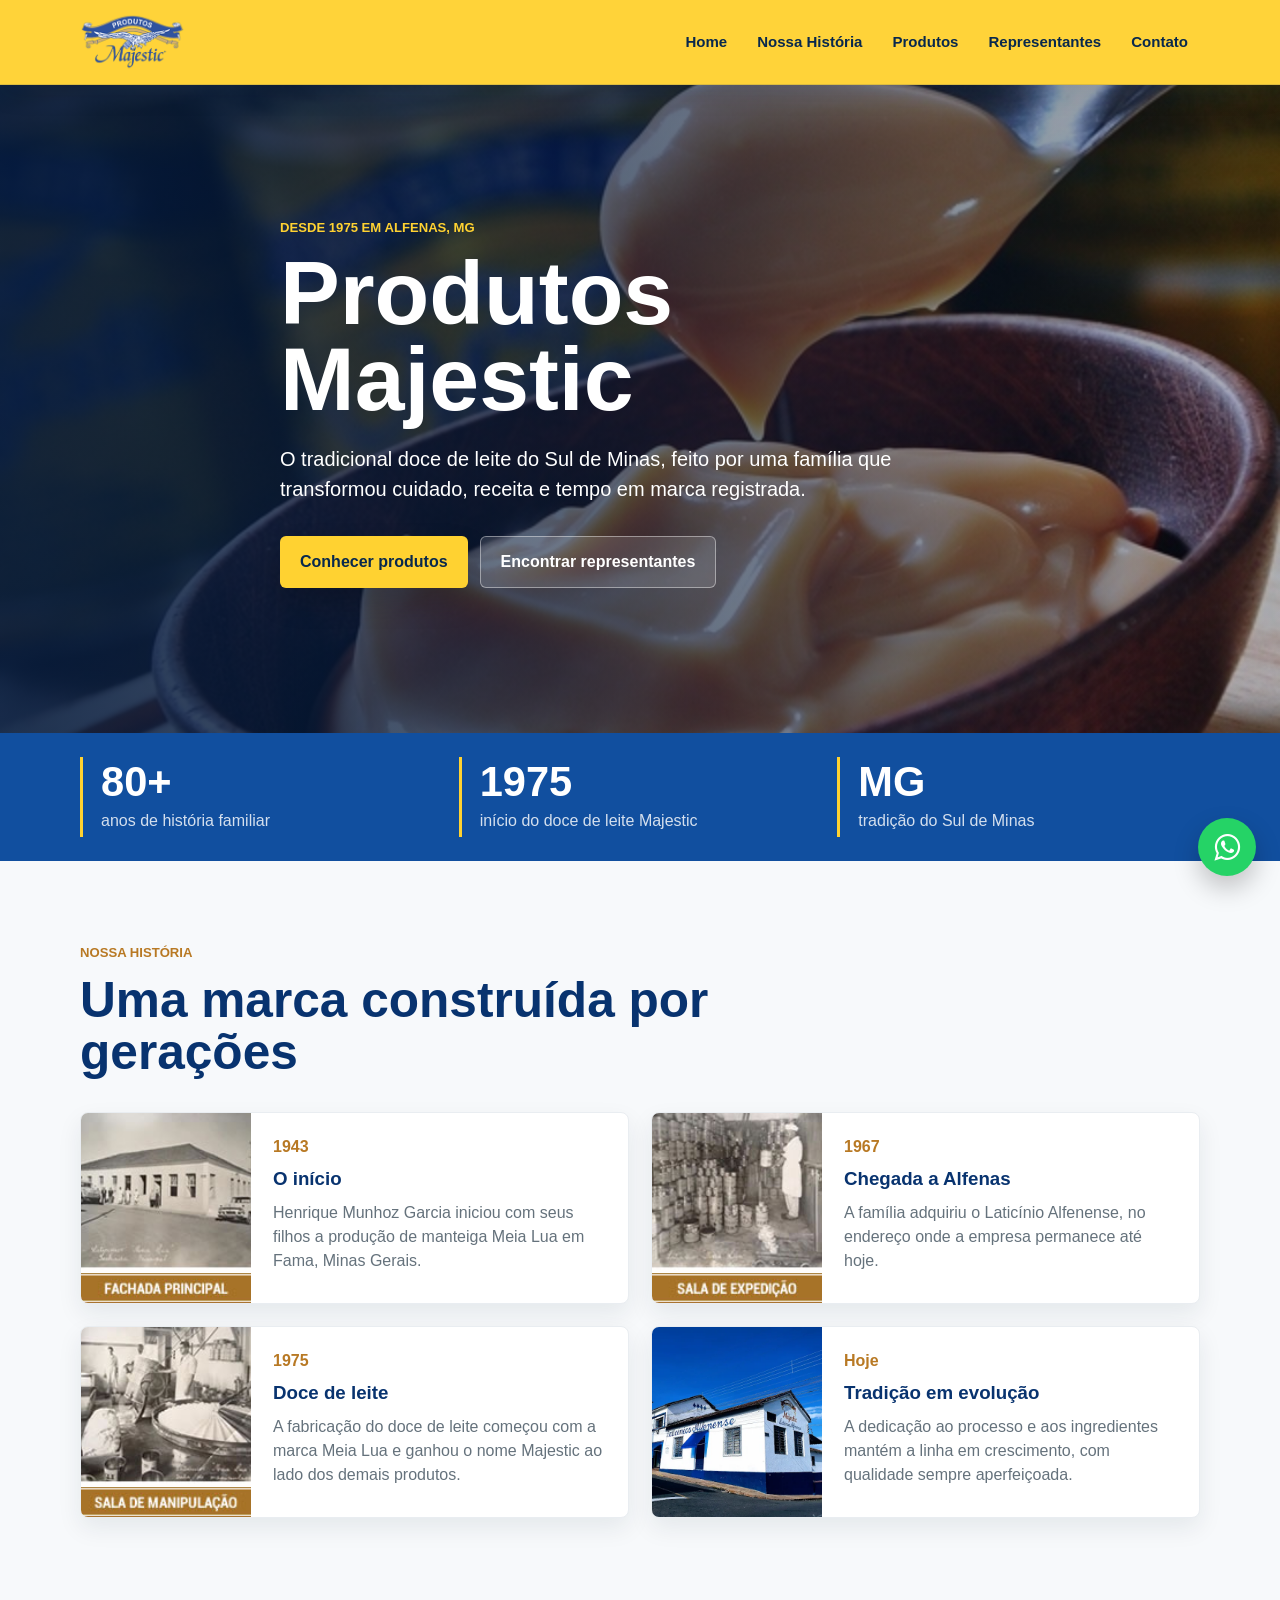
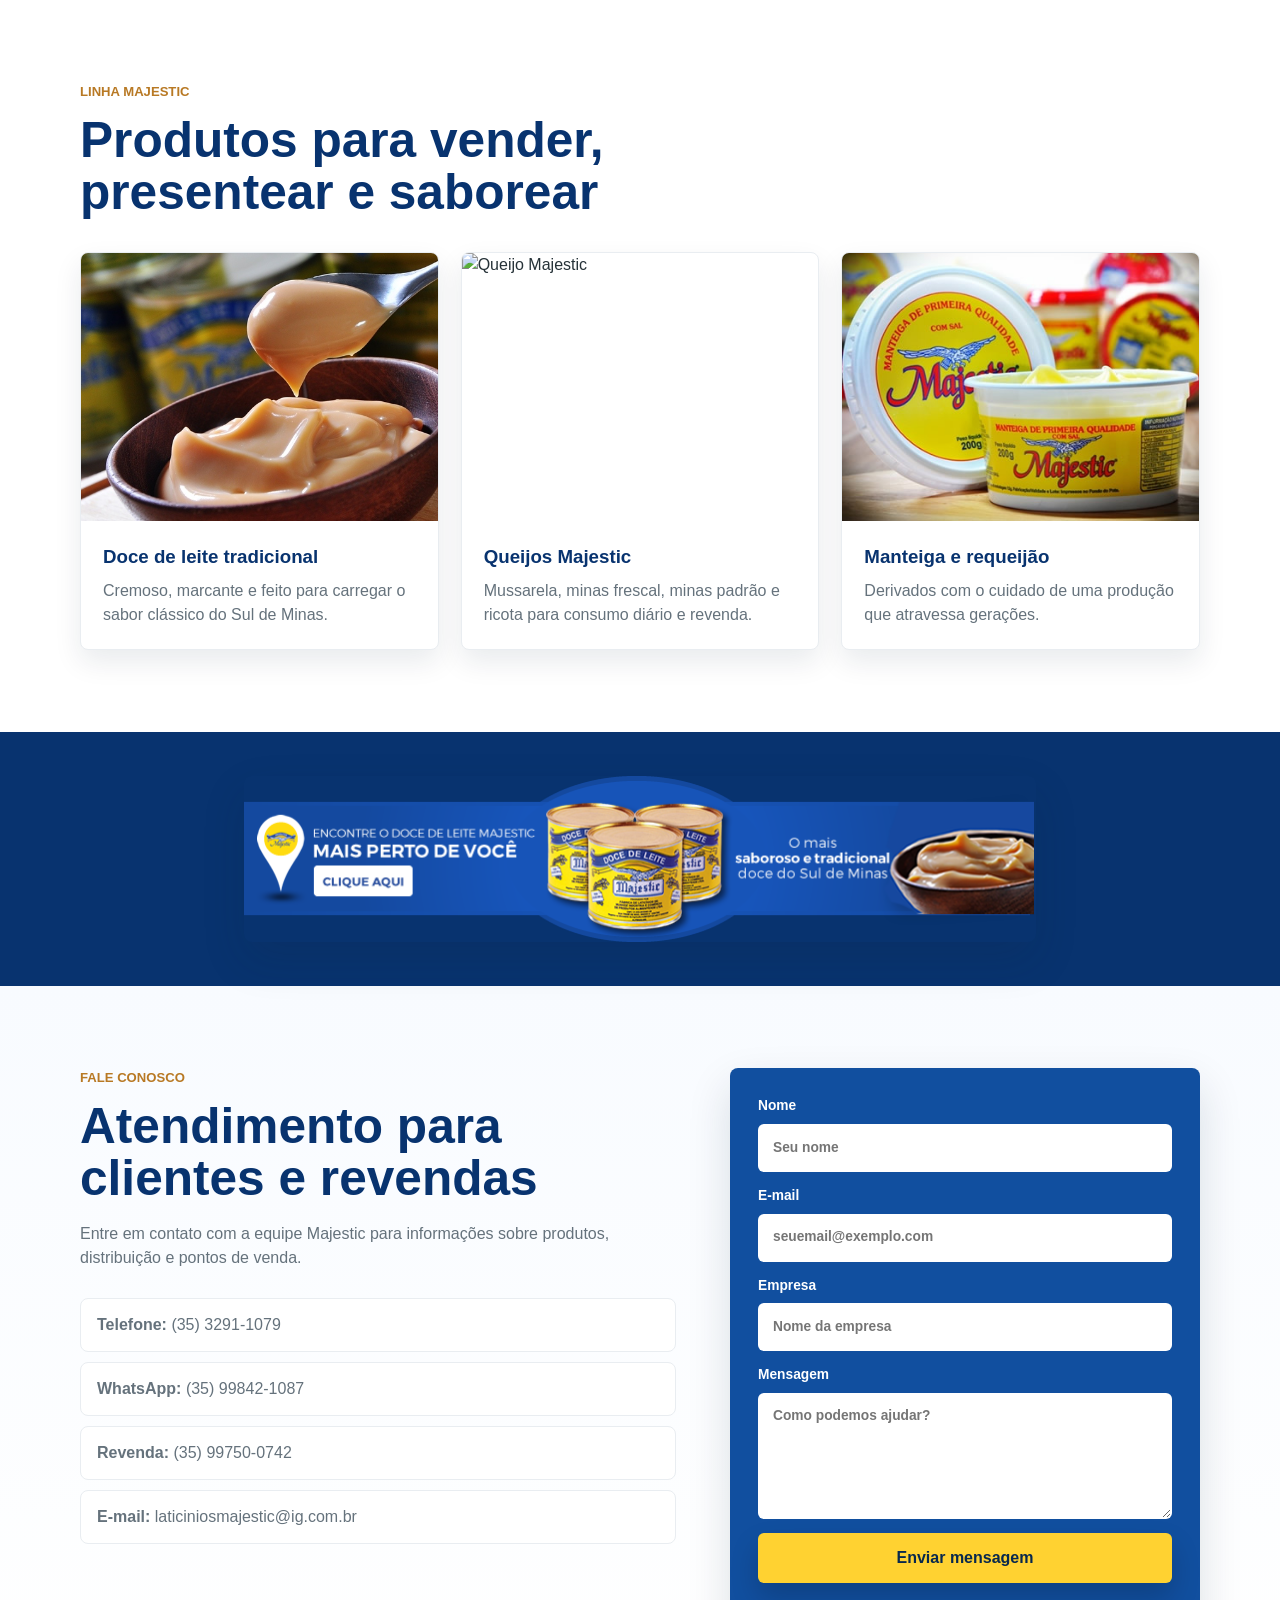
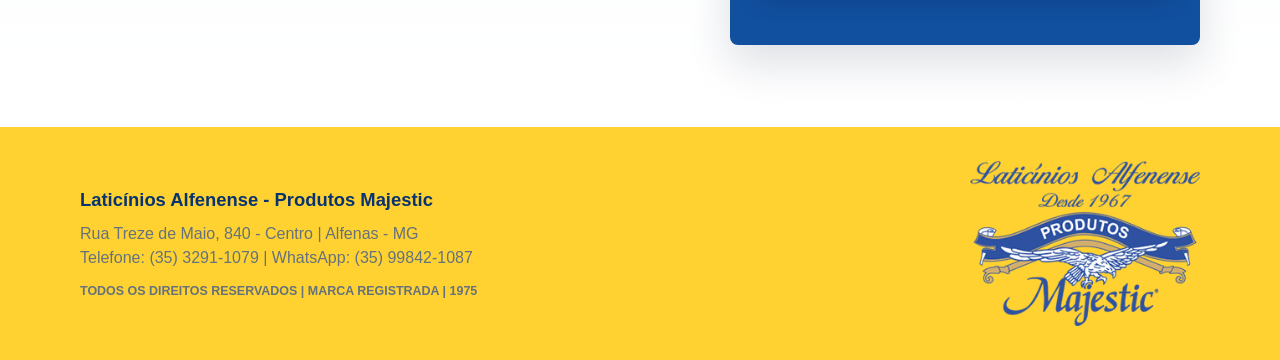
==== index.html @ 811a5bfd "Add files via upload" ====
<!DOCTYPE html>
<html lang="pt-BR">
<head>
    <meta charset="UTF-8">
    <meta name="viewport" content="width=device-width, initial-scale=1.0">
    <meta name="description" content="Laticínios Alfenense - Produtos Majestic. Doce de leite, queijos, manteiga e derivados produzidos em Alfenas, no Sul de Minas.">
    <title>Produtos Majestic | Laticínios Alfenense</title>
    <link rel="preconnect" href="https://maxcdn.bootstrapcdn.com">
    <link rel="stylesheet" href="https://maxcdn.bootstrapcdn.com/font-awesome/4.5.0/css/font-awesome.min.css">
    <link rel="stylesheet" href="style.css">
</head>
<body>
    <header class="topo">
        <div class="container topo-flex">
            <a class="marca" href="index.html" aria-label="Produtos Majestic">
                <img src="img/majestic.png" class="logo" alt="Produtos Majestic">
            </a>
            <nav class="menu" aria-label="Navegação principal">
                <a href="index.html">Home</a>
                <a href="#historia">Nossa História</a>
                <a href="#produtos">Produtos</a>
                <a href="representantes.html">Representantes</a>
                <a href="#contato">Contato</a>
            </nav>
        </div>
    </header>

    <main>
        <section class="hero">
            <img src="img/embalagens.jpg" alt="Doce de leite Majestic servido em uma tigela">
            <div class="hero-conteudo container">
                <p class="selo">Desde 1975 em Alfenas, MG</p>
                <h1>Produtos Majestic</h1>
                <p>O tradicional doce de leite do Sul de Minas, feito por uma família que transformou cuidado, receita e tempo em marca registrada.</p>
                <div class="hero-acoes" aria-label="Ações principais">
                    <a class="botao botao-primario" href="#produtos">Conhecer produtos</a>
                    <a class="botao botao-secundario" href="representantes.html">Encontrar representantes</a>
                </div>
            </div>
        </section>

        <section class="destaques" aria-label="Destaques da empresa">
            <div class="container destaques-grid">
                <article>
                    <strong>80+</strong>
                    <span>anos de história familiar</span>
                </article>
                <article>
                    <strong>1975</strong>
                    <span>início do doce de leite Majestic</span>
                </article>
                <article>
                    <strong>MG</strong>
                    <span>tradição do Sul de Minas</span>
                </article>
            </div>
        </section>

        <section id="historia" class="historia secao">
            <div class="container">
                <div class="cabecalho-secao">
                    <p class="selo">Nossa história</p>
                    <h2>Uma marca construída por gerações</h2>
                </div>

                <div class="historia-grid">
                    <article class="historia-item">
                        <img src="img/fachada.jpg" alt="Primeira fachada do laticínio">
                        <div>
                            <span>1943</span>
                            <h3>O início</h3>
                            <p>Henrique Munhoz Garcia iniciou com seus filhos a produção de manteiga Meia Lua em Fama, Minas Gerais.</p>
                        </div>
                    </article>

                    <article class="historia-item">
                        <img src="img/sala_expedicao.jpg" alt="Área de expedição do laticínio">
                        <div>
                            <span>1967</span>
                            <h3>Chegada a Alfenas</h3>
                            <p>A família adquiriu o Laticínio Alfenense, no endereço onde a empresa permanece até hoje.</p>
                        </div>
                    </article>

                    <article class="historia-item">
                        <img src="img/sala_manip.jpg" alt="Sala de manipulação dos produtos Majestic">
                        <div>
                            <span>1975</span>
                            <h3>Doce de leite</h3>
                            <p>A fabricação do doce de leite começou com a marca Meia Lua e ganhou o nome Majestic ao lado dos demais produtos.</p>
                        </div>
                    </article>

                    <article class="historia-item">
                        <img src="img/atuaalmente.webp" alt="Produtos Majestic atualmente">
                        <div>
                            <span>Hoje</span>
                            <h3>Tradição em evolução</h3>
                            <p>A dedicação ao processo e aos ingredientes mantém a linha em crescimento, com qualidade sempre aperfeiçoada.</p>
                        </div>
                    </article>
                </div>
            </div>
        </section>

        <section id="produtos" class="produtos secao">
            <div class="container">
                <div class="cabecalho-secao">
                    <p class="selo">Linha Majestic</p>
                    <h2>Produtos para vender, presentear e saborear</h2>
                </div>

                <div class="produtos-grid">
                    <article class="produto">
                        <img src="img/embalagens.jpg" alt="Doce de leite Majestic">
                        <div>
                            <h3>Doce de leite tradicional</h3>
                            <p>Cremoso, marcante e feito para carregar o sabor clássico do Sul de Minas.</p>
                        </div>
                    </article>

                    <article class="produto">
                        <img src="img/doce-majestic11.jpg" alt="Queijo Majestic">
                        <div>
                            <h3>Queijos Majestic</h3>
                            <p>Mussarela, minas frescal, minas padrão e ricota para consumo diário e revenda.</p>
                        </div>
                    </article>

                    <article class="produto">
                        <img src="img/doce-majestic2.jpg" alt="Linha de laticínios Majestic">
                        <div>
                            <h3>Manteiga e requeijão</h3>
                            <p>Derivados com o cuidado de uma produção que atravessa gerações.</p>
                        </div>
                    </article>
                </div>
            </div>
        </section>

        <section class="chamada-representantes">
            <a href="representantes.html" aria-label="Encontrar doce de leite Majestic mais perto de você">
                <img src="img/Majestic_2020.png" alt="Encontre o doce de leite Majestic mais perto de você">
            </a>
        </section>

        <section id="contato" class="contato secao">
            <div class="container contato-container">
                <div class="contato-info">
                    <p class="selo">Fale conosco</p>
                    <h2>Atendimento para clientes e revendas</h2>
                    <p>Entre em contato com a equipe Majestic para informações sobre produtos, distribuição e pontos de venda.</p>

                    <div class="contato-lista">
                        <p><strong>Telefone:</strong> (35) 3291-1079</p>
                        <p><strong>WhatsApp:</strong> (35) 99842-1087</p>
                        <p><strong>Revenda:</strong> (35) 99750-0742</p>
                        <p><strong>E-mail:</strong> laticiniosmajestic@ig.com.br</p>
                    </div>
                </div>

                <form class="form-contato" id="formContato">
                    <label>
                        Nome
                        <input type="text" name="nome" placeholder="Seu nome" required>
                    </label>
                    <label>
                        E-mail
                        <input type="email" name="email" placeholder="seuemail@exemplo.com" required>
                    </label>
                    <label>
                        Empresa
                        <input type="text" name="empresa" placeholder="Nome da empresa">
                    </label>
                    <label>
                        Mensagem
                        <textarea name="mensagem" placeholder="Como podemos ajudar?" required></textarea>
                    </label>
                    <button type="submit">Enviar mensagem</button>
                    <p class="mensagem-form" id="mensagemForm" role="status"></p>
                </form>
            </div>
        </section>
    </main>

    <footer class="rodape">
        <div class="container rodape-container">
            <div class="rodape-info">
                <h2>Laticínios Alfenense - Produtos Majestic</h2>
                <p>Rua Treze de Maio, 840 - Centro | Alfenas - MG</p>
                <p>Telefone: (35) 3291-1079 | WhatsApp: (35) 99842-1087</p>
                <span>Todos os direitos reservados | Marca registrada | 1975</span>
            </div>
            <img src="img/logo-produto-majestic.png" alt="Produtos Majestic">
        </div>
    </footer>

    <a class="whatsapp" href="https://wa.me/5535998421087?text=Ol%C3%A1!%20Vi%20o%20site%20da%20Majestic%20e%20gostaria%20de%20mais%20informa%C3%A7%C3%B5es." target="_blank" rel="noopener" aria-label="Conversar pelo WhatsApp">
        <i class="fa fa-whatsapp" aria-hidden="true"></i>
    </a>

    <script src="validacao.js"></script>
</body>
</html>
---- style.css ----
:root {
    --azul: #114f9f;
    --azul-escuro: #08336f;
    --amarelo: #ffd231;
    --amarelo-suave: #fff3ba;
    --caramelo: #b87924;
    --texto: #263238;
    --muted: #65727c;
    --linha: #e9edf1;
    --branco: #ffffff;
    --sombra: 0 18px 44px rgba(14, 36, 57, 0.14);
}

* {
    box-sizing: border-box;
    margin: 0;
    padding: 0;
}

html {
    scroll-behavior: smooth;
}

body {
    background: var(--branco);
    color: var(--texto);
    font-family: Arial, Helvetica, sans-serif;
    line-height: 1.5;
}

img {
    display: block;
    max-width: 100%;
}

a {
    color: inherit;
}

button,
input,
select,
textarea {
    font: inherit;
}

.container {
    width: min(1120px, calc(100% - 40px));
    margin: 0 auto;
}

.topo {
    position: sticky;
    top: 0;
    z-index: 20;
    background: rgba(255, 210, 49, 0.96);
    border-bottom: 1px solid rgba(8, 51, 111, 0.14);
    box-shadow: 0 10px 24px rgba(14, 36, 57, 0.08);
    backdrop-filter: blur(10px);
}

.topo-flex {
    display: flex;
    align-items: center;
    justify-content: space-between;
    min-height: 84px;
    gap: 28px;
}

.marca {
    flex: 0 0 auto;
}

.logo {
    height: 58px;
    width: auto;
}

.menu {
    display: flex;
    align-items: center;
    justify-content: flex-end;
    gap: 6px;
    flex-wrap: wrap;
}

.menu a {
    border-radius: 6px;
    color: #08284d;
    font-size: 0.94rem;
    font-weight: 700;
    padding: 10px 12px;
    text-decoration: none;
}

.menu a:hover,
.menu a:focus-visible {
    background: rgba(255, 255, 255, 0.62);
    outline: none;
}

.hero,
.busca-hero {
    min-height: clamp(560px, 72vh, 720px);
    position: relative;
    display: grid;
    align-items: center;
    overflow: hidden;
    color: var(--branco);
}

.hero > img,
.busca-hero > img {
    position: absolute;
    inset: 0;
    width: 100%;
    height: 100%;
    object-fit: cover;
}

.hero::before,
.busca-hero::before {
    content: "";
    position: absolute;
    inset: 0;
    background:
        linear-gradient(90deg, rgba(5, 27, 61, 0.88) 0%, rgba(5, 27, 61, 0.58) 48%, rgba(5, 27, 61, 0.14) 100%),
        linear-gradient(0deg, rgba(0, 0, 0, 0.18), rgba(0, 0, 0, 0.18));
    z-index: 1;
}

.hero-conteudo,
.busca-conteudo {
    position: relative;
    z-index: 2;
    max-width: 720px;
    padding: 74px 0 86px;
}

.selo {
    color: var(--amarelo);
    font-size: 0.82rem;
    font-weight: 800;
    margin-bottom: 12px;
    text-transform: uppercase;
}

.hero h1,
.busca-hero h1 {
    font-size: clamp(3.2rem, 7vw, 6.2rem);
    line-height: 0.96;
    margin-bottom: 22px;
    max-width: 760px;
}

.hero p:not(.selo),
.busca-hero p:not(.selo) {
    font-size: clamp(1rem, 2vw, 1.25rem);
    max-width: 640px;
}

.hero-acoes {
    display: flex;
    flex-wrap: wrap;
    gap: 12px;
    margin-top: 32px;
}

.botao,
.form-busca button,
.form-contato button {
    align-items: center;
    border: 0;
    border-radius: 6px;
    cursor: pointer;
    display: inline-flex;
    font-weight: 800;
    justify-content: center;
    min-height: 48px;
    padding: 13px 20px;
    text-decoration: none;
    transition: transform 0.2s ease, box-shadow 0.2s ease, background 0.2s ease;
}

.botao:hover,
.form-busca button:hover,
.form-contato button:hover {
    transform: translateY(-1px);
}

.botao-primario,
.form-busca button,
.form-contato button {
    background: var(--amarelo);
    color: #08284d;
    box-shadow: 0 14px 28px rgba(0, 0, 0, 0.18);
}

.botao-secundario {
    background: rgba(255, 255, 255, 0.13);
    border: 1px solid rgba(255, 255, 255, 0.42);
    color: var(--branco);
}

.destaques {
    background: var(--azul);
    color: var(--branco);
    padding: 24px 0;
}

.destaques-grid {
    display: grid;
    grid-template-columns: repeat(3, 1fr);
    gap: 16px;
}

.destaques article {
    border-left: 3px solid var(--amarelo);
    padding: 4px 0 4px 18px;
}

.destaques strong {
    display: block;
    font-size: clamp(1.8rem, 4vw, 2.6rem);
    line-height: 1;
}

.destaques span {
    color: rgba(255, 255, 255, 0.82);
    display: block;
    margin-top: 6px;
}

.secao {
    padding: 82px 0;
}

.cabecalho-secao {
    max-width: 720px;
    margin-bottom: 34px;
}

.cabecalho-secao h2,
.contato-info h2,
.resultado-topo h2 {
    color: var(--azul-escuro);
    font-size: clamp(2rem, 4vw, 3.1rem);
    line-height: 1.05;
}

.historia {
    background: #f7f9fb;
}

.historia .selo,
.produtos .selo,
.resultado .selo,
.contato .selo {
    color: var(--caramelo);
}

.historia-grid {
    display: grid;
    grid-template-columns: repeat(2, minmax(0, 1fr));
    gap: 22px;
}

.historia-item {
    background: var(--branco);
    border: 1px solid var(--linha);
    border-radius: 8px;
    box-shadow: 0 10px 24px rgba(14, 36, 57, 0.08);
    display: grid;
    grid-template-columns: 170px 1fr;
    min-height: 190px;
    overflow: hidden;
}

.historia-item img {
    height: 100%;
    min-height: 190px;
    width: 100%;
    object-fit: cover;
}

.historia-item div {
    padding: 22px;
}

.historia-item span {
    color: var(--caramelo);
    display: block;
    font-weight: 800;
    margin-bottom: 6px;
}

.historia-item h3,
.produto h3,
.card h3 {
    color: var(--azul-escuro);
    margin-bottom: 8px;
}

.historia-item p,
.produto p,
.resultado-topo p,
.contato-info p,
.rodape p,
.rodape span {
    color: var(--muted);
}

.produtos-grid {
    display: grid;
    grid-template-columns: repeat(3, minmax(0, 1fr));
    gap: 22px;
}

.produto {
    background: var(--branco);
    border: 1px solid var(--linha);
    border-radius: 8px;
    box-shadow: 0 12px 28px rgba(14, 36, 57, 0.09);
    overflow: hidden;
}

.produto img {
    aspect-ratio: 4 / 3;
    height: auto;
    object-fit: cover;
    width: 100%;
}

.produto div {
    padding: 22px;
}

.chamada-representantes {
    background: var(--azul-escuro);
    display: grid;
    justify-items: center;
    padding: 44px 20px;
}

.chamada-representantes a {
    border-radius: 8px;
    box-shadow: var(--sombra);
    overflow: hidden;
}

.chamada-representantes img {
    width: min(790px, 100%);
}

.contato {
    background: linear-gradient(180deg, #f8fbff 0%, #ffffff 100%);
}

.contato-container {
    display: grid;
    grid-template-columns: minmax(0, 1fr) minmax(320px, 470px);
    gap: 54px;
    align-items: start;
}

.contato-info > p:not(.selo) {
    margin-top: 18px;
    max-width: 560px;
}

.contato-lista {
    display: grid;
    gap: 10px;
    margin-top: 28px;
}

.contato-lista p {
    background: var(--branco);
    border: 1px solid var(--linha);
    border-radius: 8px;
    padding: 14px 16px;
}

.form-contato {
    background: var(--azul);
    border-radius: 8px;
    box-shadow: var(--sombra);
    color: var(--branco);
    padding: 28px;
}

.form-contato label,
.form-busca label {
    display: grid;
    gap: 7px;
    font-size: 0.86rem;
    font-weight: 800;
}

.form-contato input,
.form-contato textarea,
.form-busca select {
    border: 1px solid transparent;
    border-radius: 6px;
    min-height: 48px;
    padding: 12px 14px;
    width: 100%;
}

.form-contato input,
.form-contato textarea {
    margin-bottom: 14px;
}

.form-contato textarea {
    min-height: 126px;
    resize: vertical;
}

.form-contato input:focus,
.form-contato textarea:focus,
.form-busca select:focus {
    border-color: var(--amarelo);
    outline: 3px solid rgba(255, 210, 49, 0.28);
}

.form-contato button {
    width: 100%;
}

.mensagem-form {
    color: rgba(255, 255, 255, 0.82);
    font-size: 0.9rem;
    min-height: 22px;
    margin-top: 12px;
}

.busca-conteudo {
    max-width: 920px;
}

.form-busca {
    background: rgba(255, 255, 255, 0.95);
    border-radius: 8px;
    box-shadow: var(--sombra);
    color: var(--azul-escuro);
    display: grid;
    grid-template-columns: 1fr 1fr auto;
    gap: 14px;
    margin-top: 30px;
    padding: 18px;
}

.form-busca button {
    align-self: end;
    min-width: 140px;
}

.resultado {
    background: #f7f9fb;
}

.resultado-topo {
    align-items: end;
    display: flex;
    justify-content: space-between;
    gap: 24px;
    margin-bottom: 24px;
}

.resultado-topo p:last-child {
    max-width: 360px;
    text-align: right;
}

.cards-representantes {
    display: grid;
    grid-template-columns: repeat(3, minmax(0, 1fr));
    gap: 18px;
    min-height: 120px;
}

.card {
    background: var(--branco);
    border: 1px solid var(--linha);
    border-radius: 8px;
    box-shadow: 0 10px 24px rgba(14, 36, 57, 0.08);
    padding: 22px;
}

.card p {
    color: var(--muted);
    margin-top: 8px;
}

.card .fone {
    color: var(--azul);
    font-weight: 800;
}

.vazio {
    background: var(--branco);
    border: 1px dashed #b9c4cf;
    border-radius: 8px;
    color: var(--muted);
    grid-column: 1 / -1;
    padding: 28px;
    text-align: center;
}

.rodape {
    background: var(--amarelo);
    padding: 34px 0;
}

.rodape-container {
    align-items: center;
    display: flex;
    justify-content: space-between;
    gap: 30px;
}

.rodape-info h2 {
    color: var(--azul-escuro);
    font-size: 1.15rem;
    margin-bottom: 8px;
}

.rodape-info span {
    display: block;
    font-size: 0.78rem;
    font-weight: 800;
    margin-top: 12px;
    text-transform: uppercase;
}

.rodape img {
    max-width: 230px;
}

.whatsapp {
    align-items: center;
    background: #25d366;
    border-radius: 50%;
    bottom: 24px;
    box-shadow: 0 12px 26px rgba(0, 0, 0, 0.22);
    color: var(--branco);
    display: flex;
    font-size: 30px;
    height: 58px;
    justify-content: center;
    position: fixed;
    right: 24px;
    text-decoration: none;
    width: 58px;
    z-index: 30;
}

.whatsapp:hover,
.whatsapp:focus-visible {
    background: #1fc05a;
    outline: 3px solid rgba(37, 211, 102, 0.28);
}

@media (max-width: 960px) {
    .topo-flex {
        flex-direction: column;
        justify-content: center;
        padding: 14px 0;
    }

    .historia-grid,
    .produtos-grid,
    .cards-representantes {
        grid-template-columns: repeat(2, minmax(0, 1fr));
    }

    .contato-container {
        grid-template-columns: 1fr;
    }

    .form-busca {
        grid-template-columns: 1fr 1fr;
    }

    .form-busca button {
        grid-column: 1 / -1;
        width: 100%;
    }
}

@media (max-width: 720px) {
    .container {
        width: min(100% - 28px, 1120px);
    }

    .menu {
        justify-content: center;
    }

    .menu a {
        font-size: 0.88rem;
        padding: 8px 9px;
    }

    .hero,
    .busca-hero {
        min-height: auto;
    }

    .hero-conteudo,
    .busca-conteudo {
        padding: 72px 0;
    }

    .hero h1,
    .busca-hero h1 {
        font-size: 3.2rem;
    }

    .hero-acoes,
    .destaques-grid,
    .form-busca,
    .historia-grid,
    .produtos-grid,
    .cards-representantes {
        grid-template-columns: 1fr;
    }

    .hero-acoes {
        display: grid;
    }

    .botao {
        width: 100%;
    }

    .destaques-grid {
        display: grid;
    }

    .secao {
        padding: 58px 0;
    }

    .historia-item {
        grid-template-columns: 1fr;
    }

    .historia-item img {
        aspect-ratio: 16 / 10;
        min-height: 0;
    }

    .resultado-topo,
    .rodape-container {
        align-items: flex-start;
        flex-direction: column;
    }

    .resultado-topo p:last-child {
        text-align: left;
    }

    .rodape img {
        max-width: 190px;
    }
}

@media (max-width: 440px) {
    .logo {
        height: 48px;
    }

    .topo-flex {
        gap: 12px;
    }

    .hero h1,
    .busca-hero h1 {
        font-size: 2.55rem;
    }

    .form-contato,
    .form-busca {
        padding: 18px;
    }

    .whatsapp {
        bottom: 18px;
        height: 52px;
        right: 18px;
        width: 52px;
    }
}
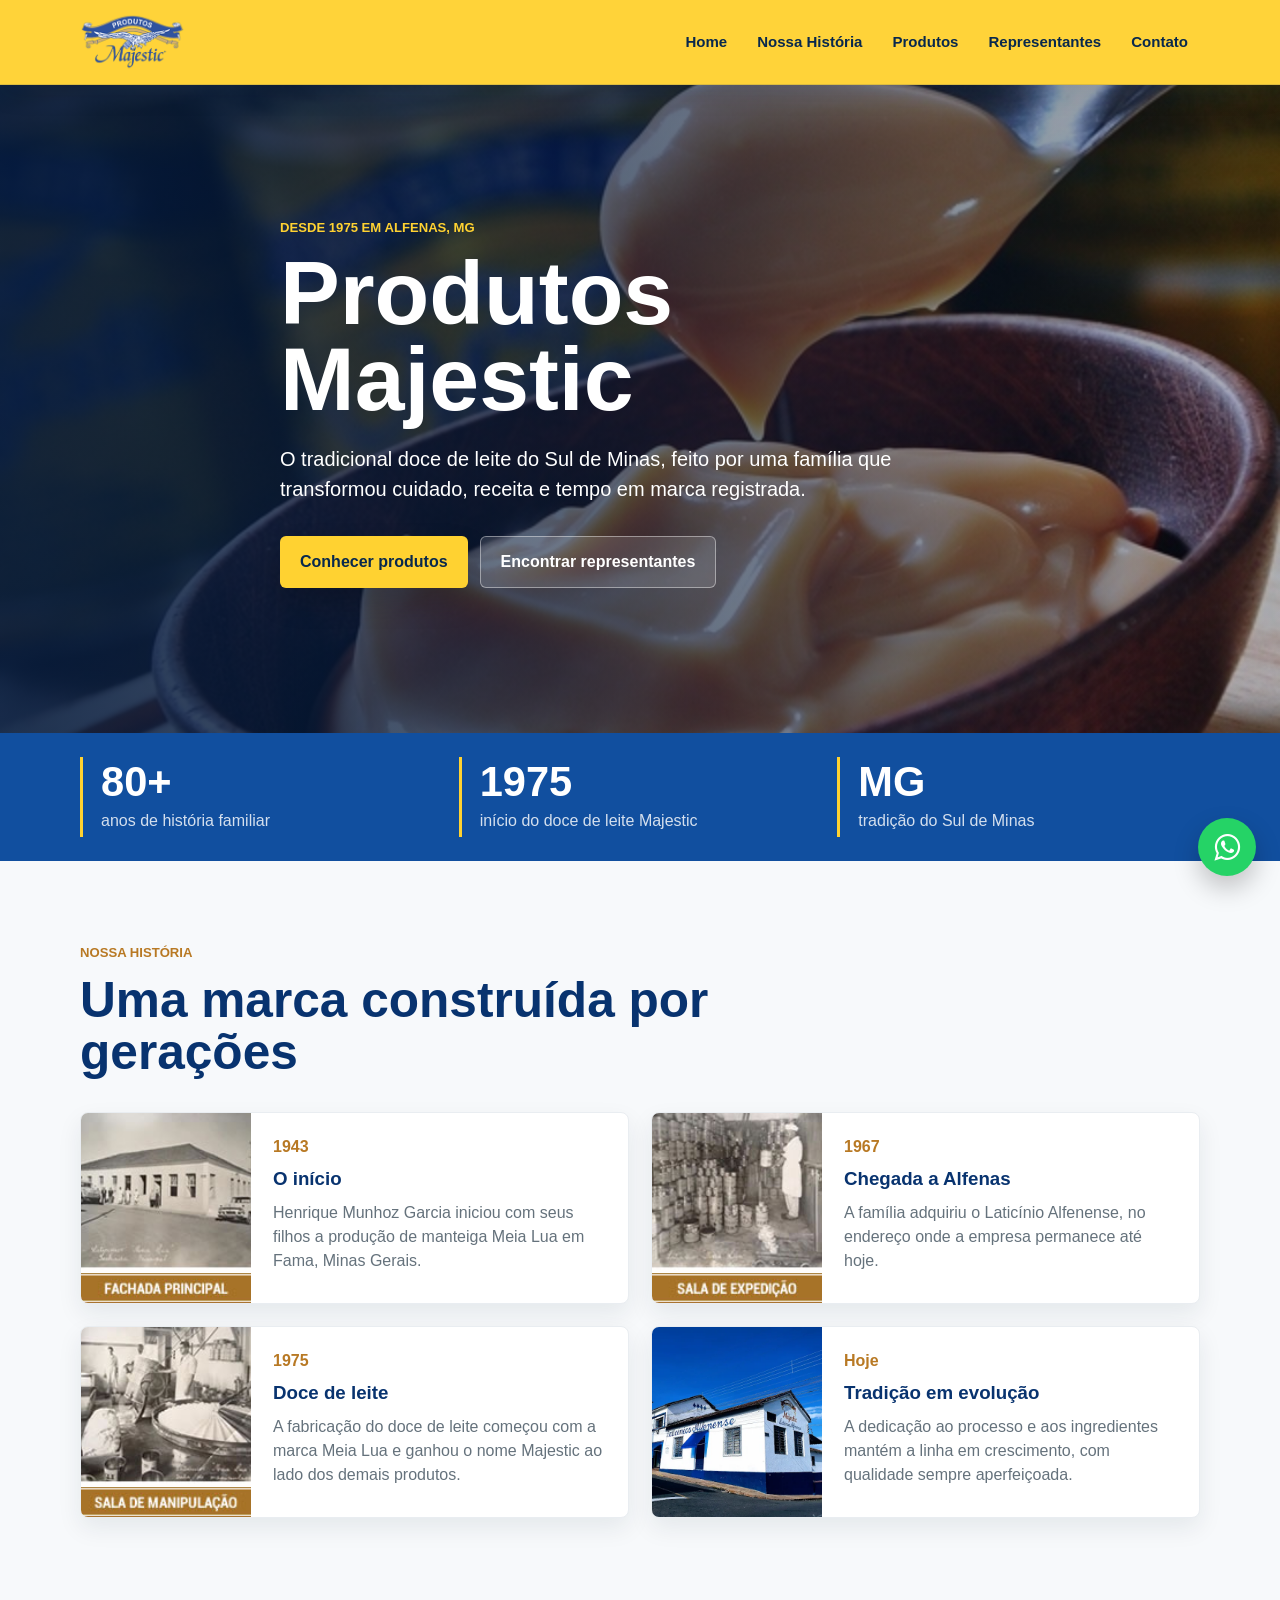
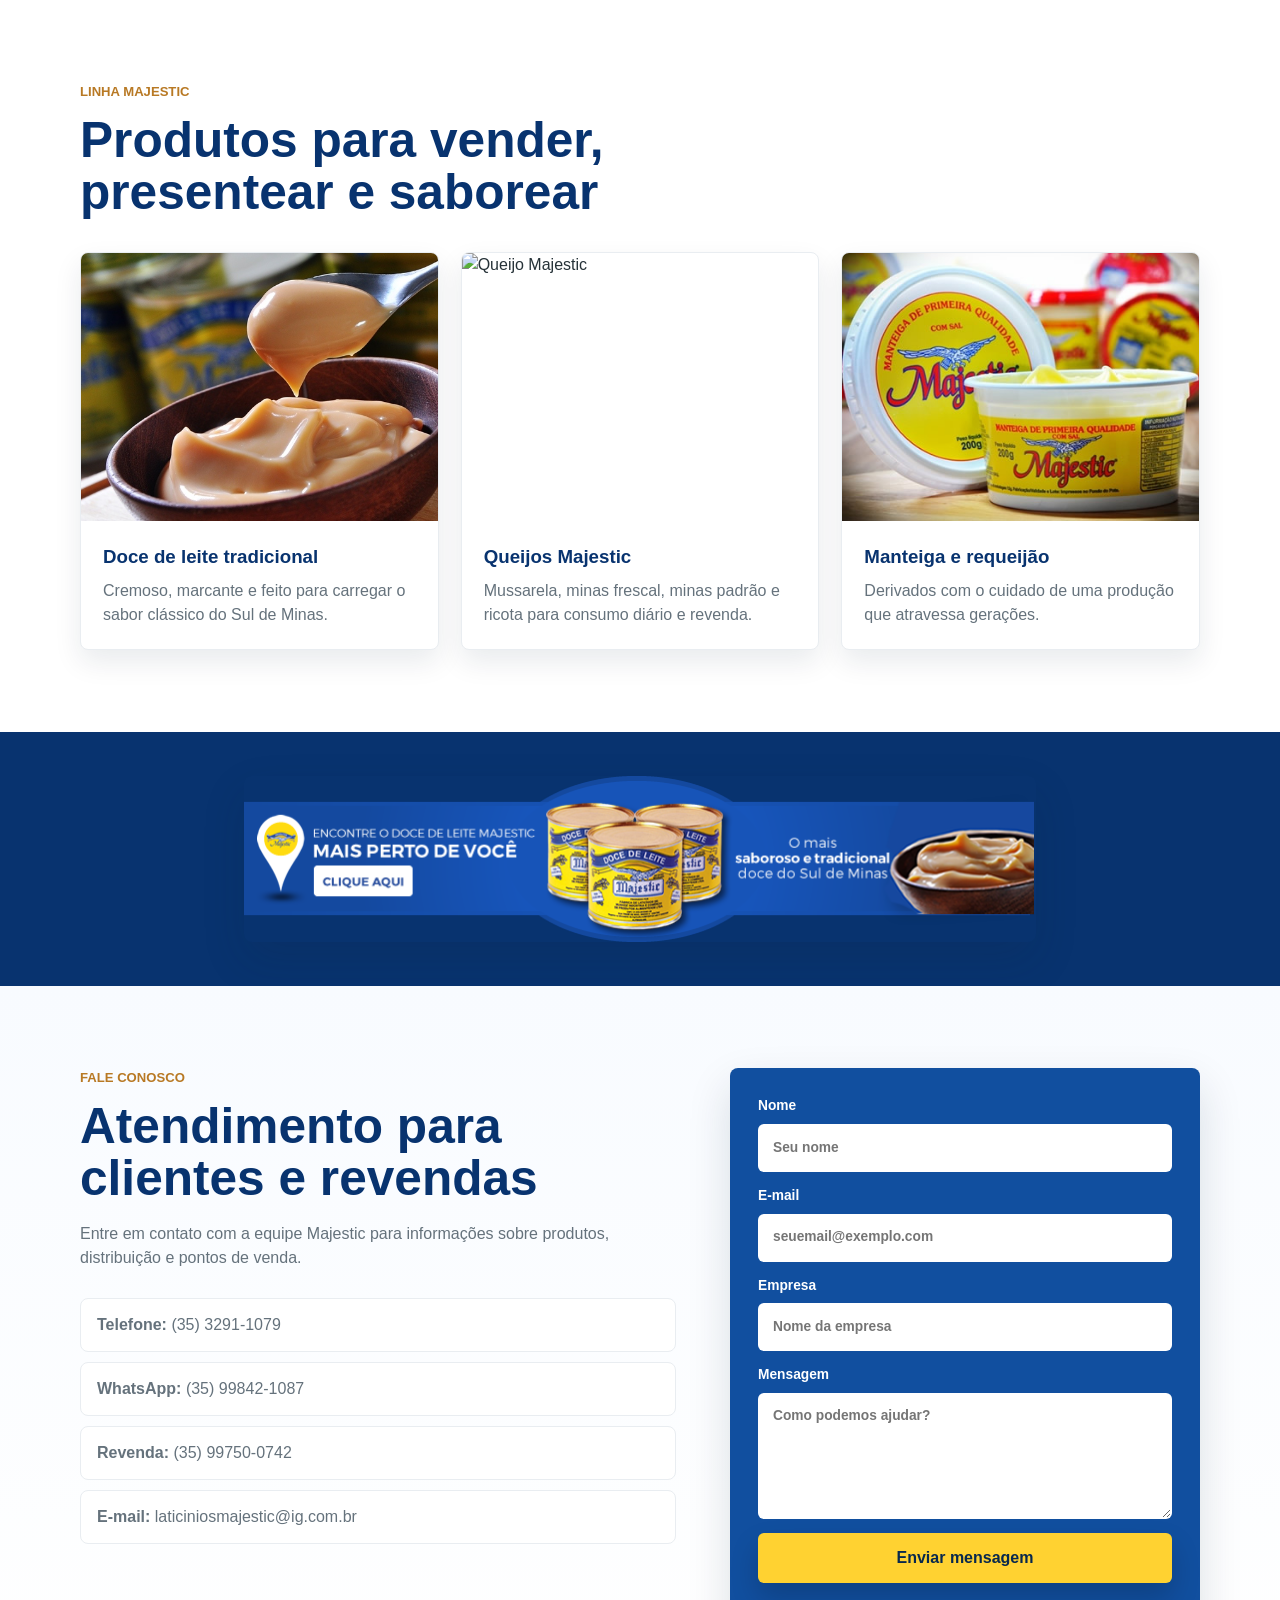
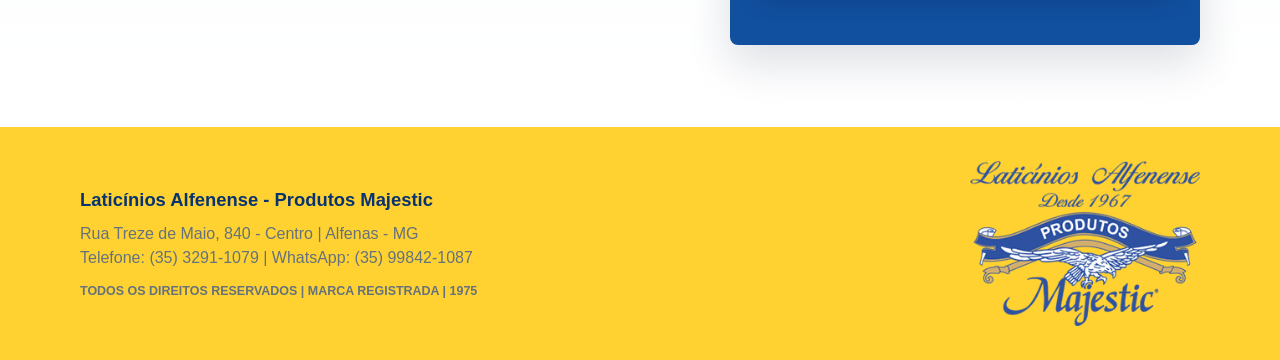
==== commit 200cf618: "Atualização" ====
--- a/index.html
+++ b/index.html
@@ -5,6 +5,10 @@
     <meta name="viewport" content="width=device-width, initial-scale=1.0">
     <meta name="description" content="Laticínios Alfenense - Produtos Majestic. Doce de leite, queijos, manteiga e derivados produzidos em Alfenas, no Sul de Minas.">
     <title>Produtos Majestic | Laticínios Alfenense</title>
+    <link rel="icon" href="favicon.ico" sizes="any">
+    <link rel="icon" type="image/png" sizes="32x32" href="img/favicon-32.png">
+    <link rel="icon" type="image/png" sizes="192x192" href="img/favicon-192.png">
+    <link rel="apple-touch-icon" sizes="180x180" href="img/apple-touch-icon.png">
     <link rel="preconnect" href="https://maxcdn.bootstrapcdn.com">
     <link rel="stylesheet" href="https://maxcdn.bootstrapcdn.com/font-awesome/4.5.0/css/font-awesome.min.css">
     <link rel="stylesheet" href="style.css">
--- a/style.css
+++ b/style.css
@@ -18,6 +18,8 @@
 }
 
 html {
+    max-width: 100%;
+    overflow-x: hidden;
     scroll-behavior: smooth;
 }
 
@@ -26,6 +28,17 @@
     color: var(--texto);
     font-family: Arial, Helvetica, sans-serif;
     line-height: 1.5;
+    max-width: 100%;
+    min-width: 0;
+    overflow-x: hidden;
+    position: relative;
+}
+
+@supports (overflow: clip) {
+    html,
+    body {
+        overflow-x: clip;
+    }
 }
 
 img {
@@ -42,11 +55,22 @@
 select,
 textarea {
     font: inherit;
+    max-width: 100%;
+}
+
+header,
+main,
+footer,
+section {
+    max-width: 100%;
+    overflow-x: hidden;
 }
 
 .container {
     width: min(1120px, calc(100% - 40px));
     margin: 0 auto;
+    max-width: 100%;
+    min-width: 0;
 }
 
 .topo {
@@ -82,6 +106,8 @@
     justify-content: flex-end;
     gap: 6px;
     flex-wrap: wrap;
+    max-width: 100%;
+    min-width: 0;
 }
 
 .menu a {
@@ -576,7 +602,17 @@
     }
 
     .contato-container {
-        grid-template-columns: 1fr;
+        grid-template-columns: minmax(0, 1fr);
+    }
+
+    .contato-info,
+    .form-contato {
+        min-width: 0;
+    }
+
+    .contato-lista p,
+    .rodape-info p {
+        overflow-wrap: anywhere;
     }
 
     .form-busca {
@@ -594,13 +630,34 @@
         width: min(100% - 28px, 1120px);
     }
 
+    .topo {
+        position: relative;
+    }
+
+    .topo-flex {
+        gap: 8px;
+        min-height: auto;
+        padding: 10px 0 8px;
+    }
+
+    .logo {
+        height: 42px;
+    }
+
     .menu {
+        display: grid;
+        gap: 2px 8px;
+        grid-template-columns: repeat(3, auto);
         justify-content: center;
+        overflow: visible;
+        padding-bottom: 2px;
+        width: 100%;
     }
 
     .menu a {
-        font-size: 0.88rem;
-        padding: 8px 9px;
+        font-size: 0.78rem;
+        padding: 5px 4px;
+        text-align: center;
     }
 
     .hero,
@@ -610,12 +667,13 @@
 
     .hero-conteudo,
     .busca-conteudo {
-        padding: 72px 0;
+        padding: 56px 0;
     }
 
     .hero h1,
     .busca-hero h1 {
-        font-size: 3.2rem;
+        font-size: clamp(2.05rem, 12vw, 2.85rem);
+        overflow-wrap: anywhere;
     }
 
     .hero-acoes,
@@ -665,20 +723,28 @@
     .rodape img {
         max-width: 190px;
     }
+
+    .whatsapp {
+        bottom: 14px;
+        font-size: 24px;
+        height: 48px;
+        right: 14px;
+        width: 48px;
+    }
 }
 
 @media (max-width: 440px) {
     .logo {
-        height: 48px;
+        height: 40px;
     }
 
     .topo-flex {
-        gap: 12px;
+        gap: 8px;
     }
 
     .hero h1,
     .busca-hero h1 {
-        font-size: 2.55rem;
+        font-size: clamp(1.82rem, 10.5vw, 2.38rem);
     }
 
     .form-contato,
@@ -687,9 +753,89 @@
     }
 
     .whatsapp {
-        bottom: 18px;
-        height: 52px;
-        right: 18px;
-        width: 52px;
-    }
-}
+        bottom: 12px;
+        height: 44px;
+        right: 12px;
+        width: 44px;
+    }
+}
+
+@media (max-width: 340px) {
+    .container {
+        max-width: 1120px;
+        width: calc(100% - 18px);
+    }
+
+    .topo-flex {
+        padding: 8px 0;
+    }
+
+    .logo {
+        height: 36px;
+    }
+
+    .menu {
+        gap: 1px 10px;
+        grid-template-columns: repeat(2, auto);
+    }
+
+    .menu a {
+        font-size: 0.68rem;
+        padding: 4px 2px;
+    }
+
+    .hero-conteudo,
+    .busca-conteudo {
+        padding: 38px 0;
+    }
+
+    .selo {
+        font-size: 0.68rem;
+        margin-bottom: 8px;
+    }
+
+    .hero h1,
+    .busca-hero h1 {
+        font-size: clamp(1.55rem, 12vw, 1.95rem);
+        margin-bottom: 12px;
+    }
+
+    .hero p:not(.selo),
+    .busca-hero p:not(.selo) {
+        font-size: 0.82rem;
+    }
+
+    .hero-acoes {
+        gap: 8px;
+        margin-top: 18px;
+    }
+
+    .botao,
+    .form-busca button,
+    .form-contato button {
+        min-height: 40px;
+        padding: 9px 12px;
+    }
+
+    .destaques {
+        padding: 18px 0;
+    }
+
+    .destaques article {
+        padding-left: 12px;
+    }
+
+    .destaques strong {
+        font-size: 1.55rem;
+    }
+
+    .form-contato,
+    .form-busca {
+        padding: 14px;
+    }
+
+    .whatsapp {
+        height: 40px;
+        width: 40px;
+    }
+}
